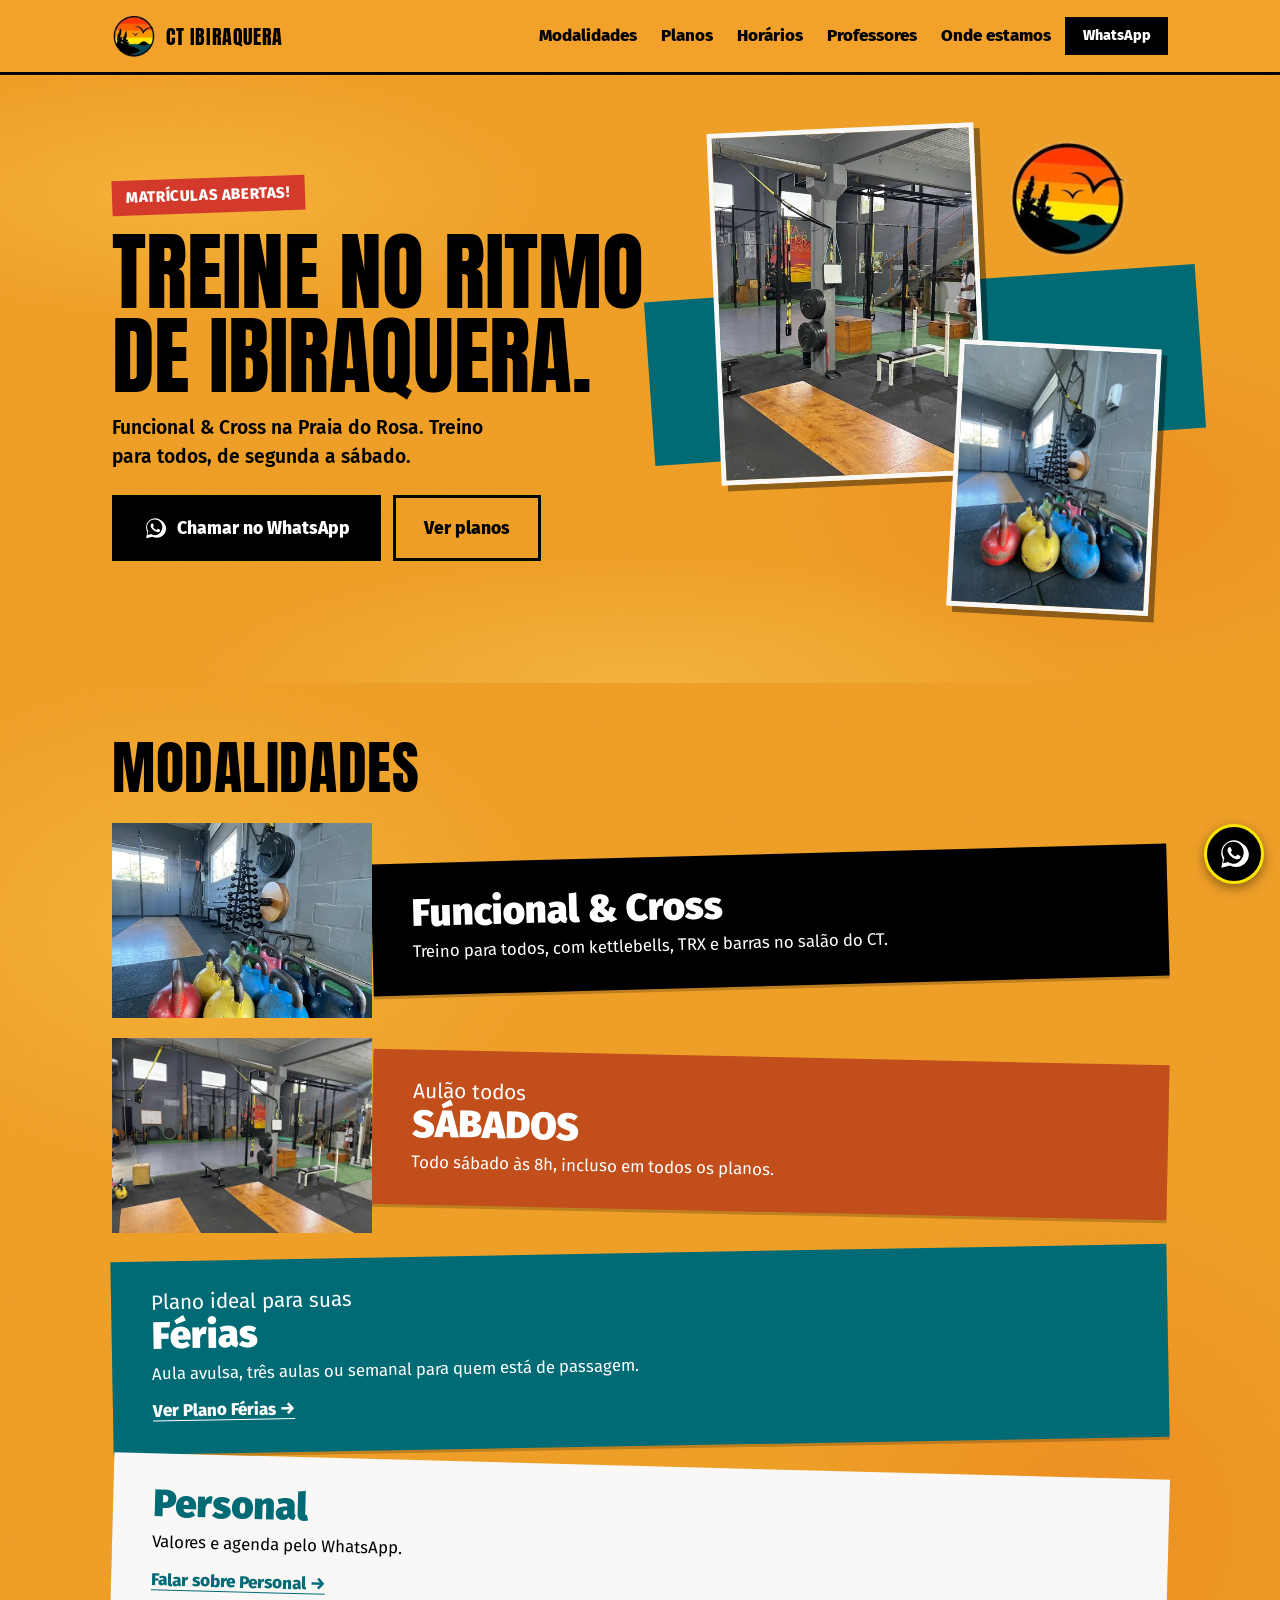
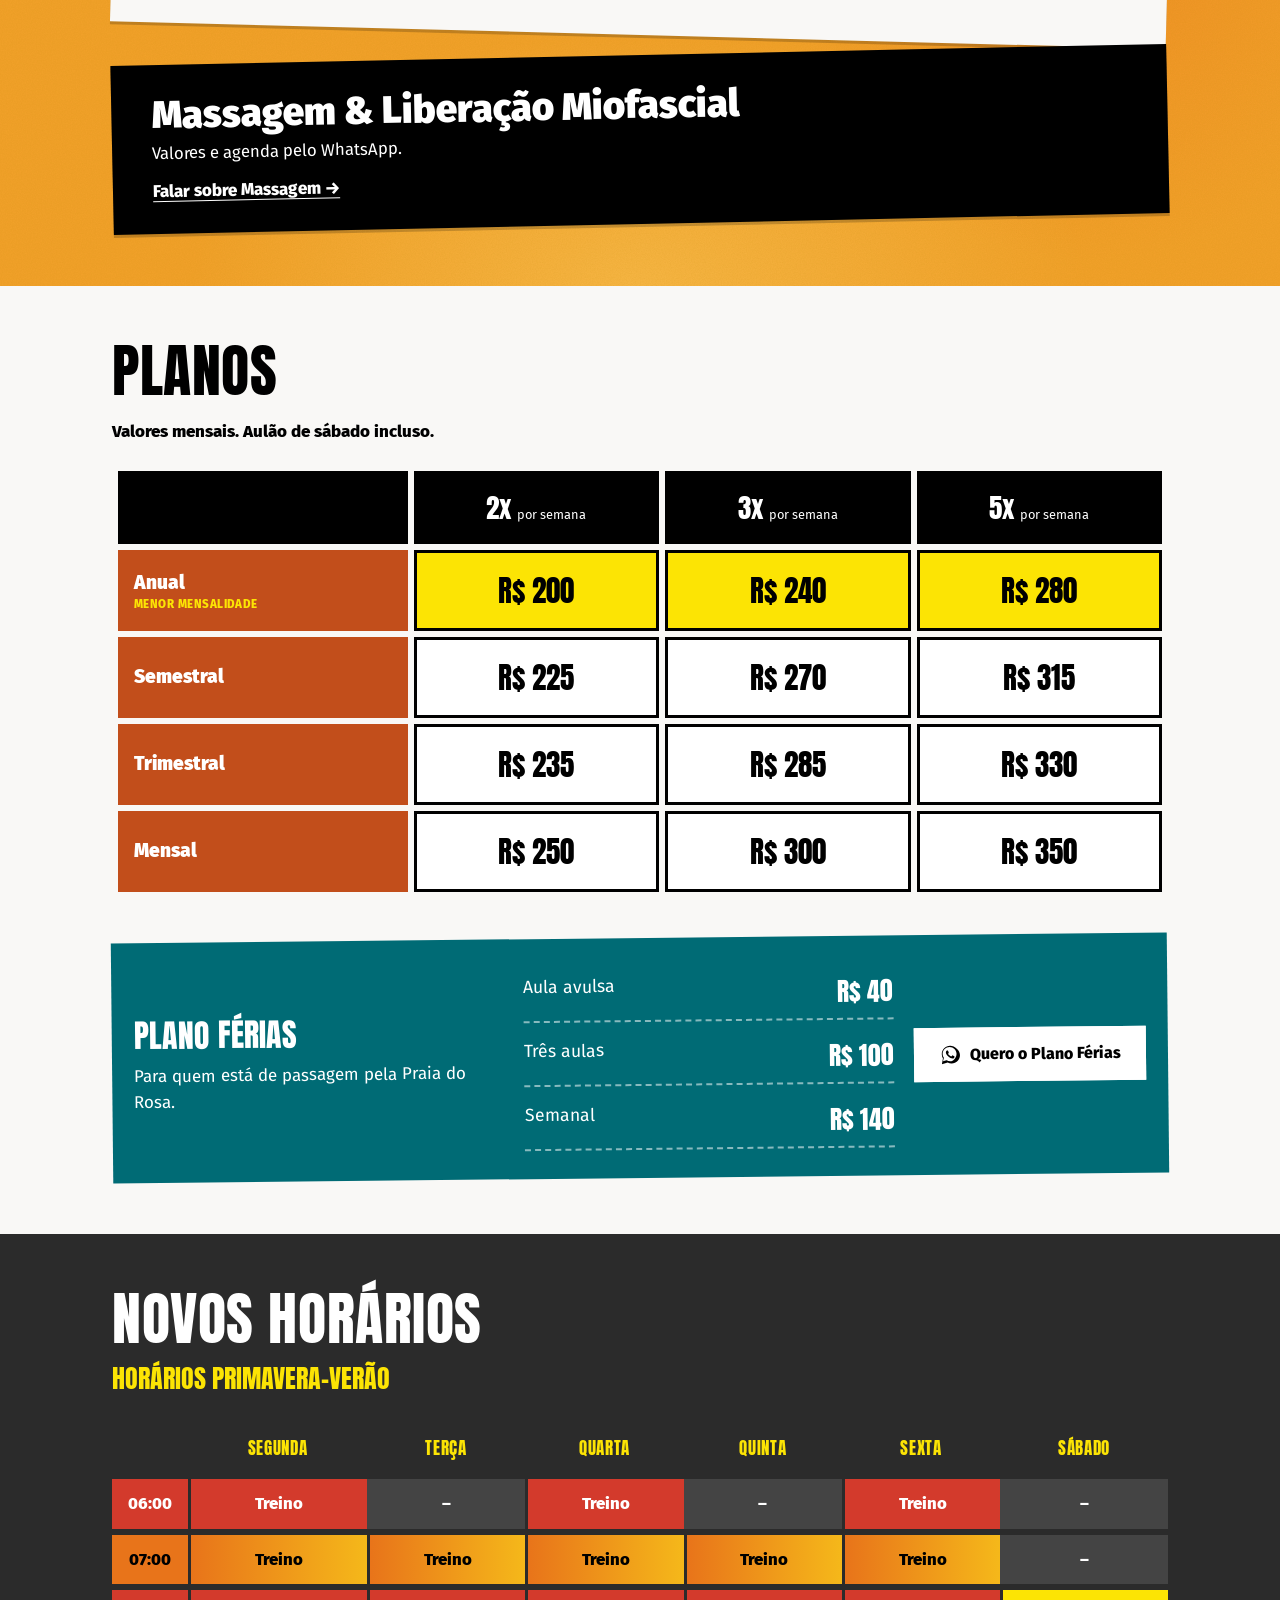
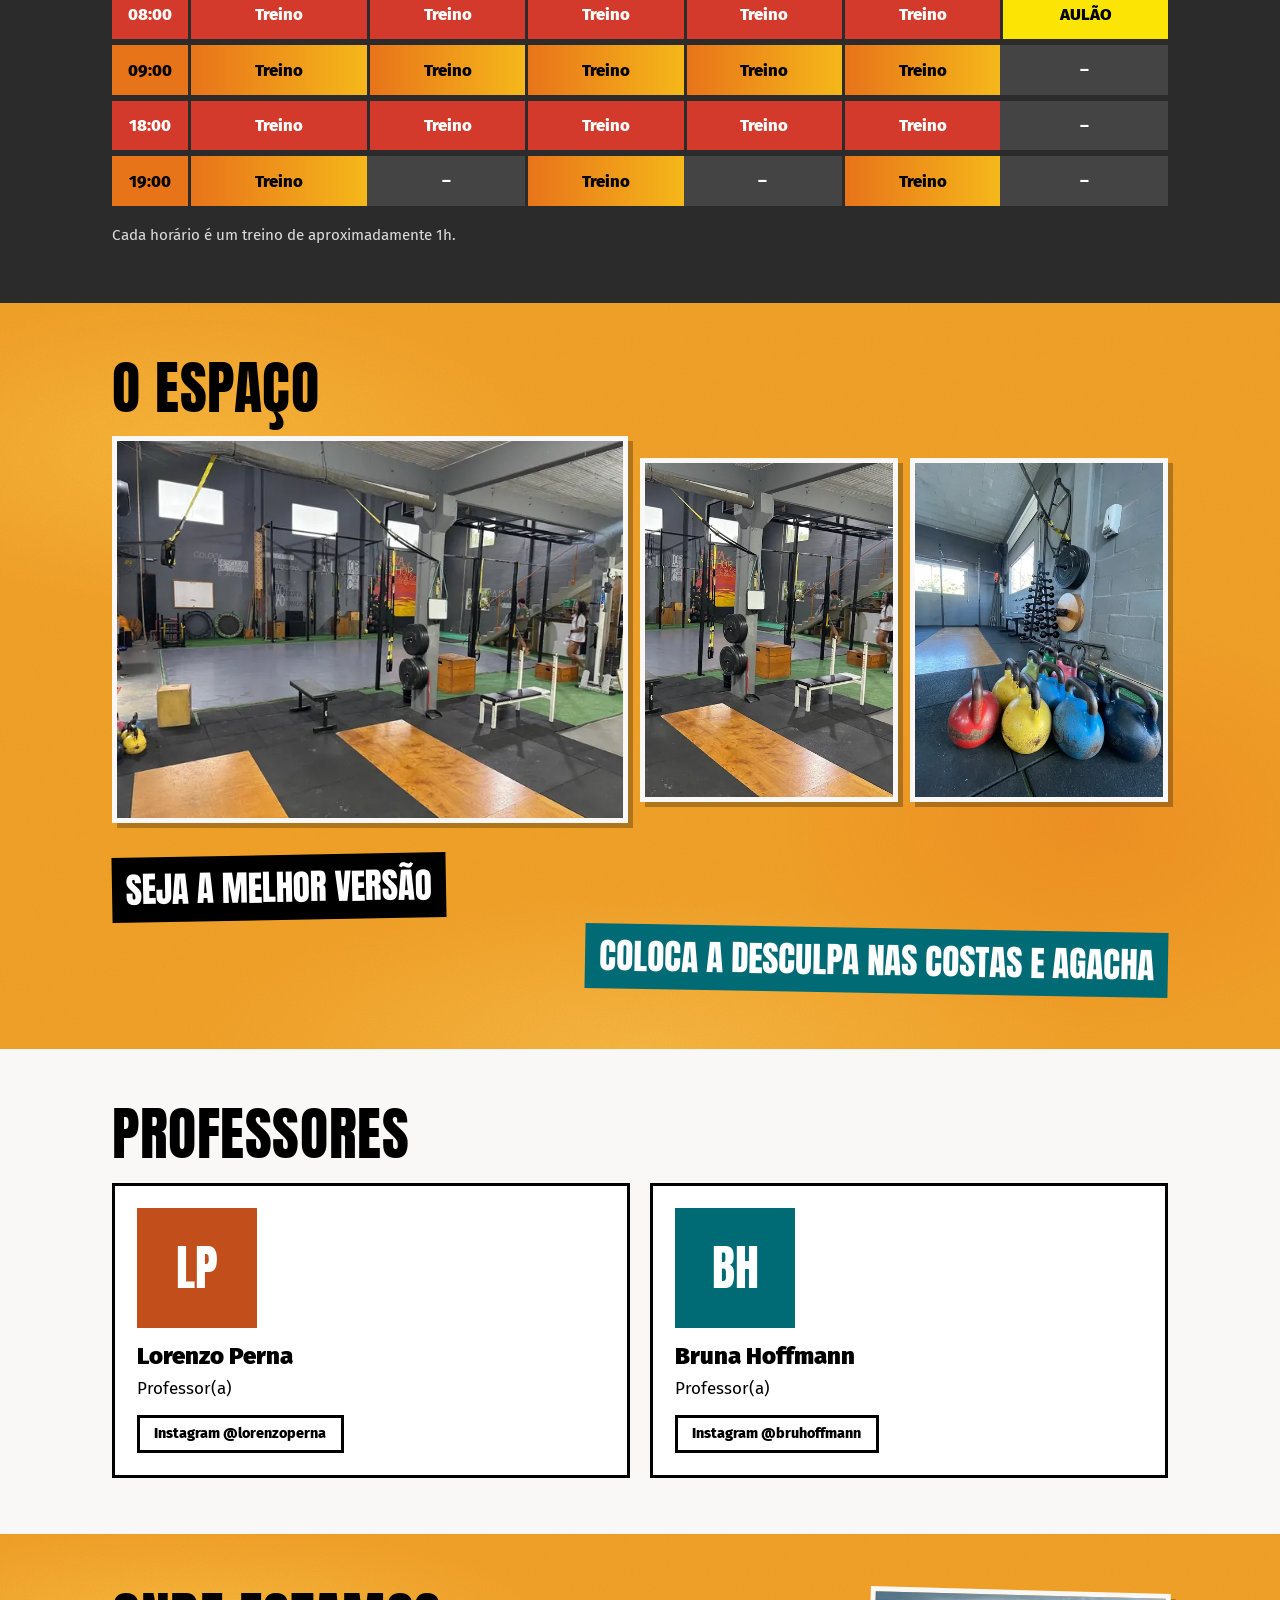
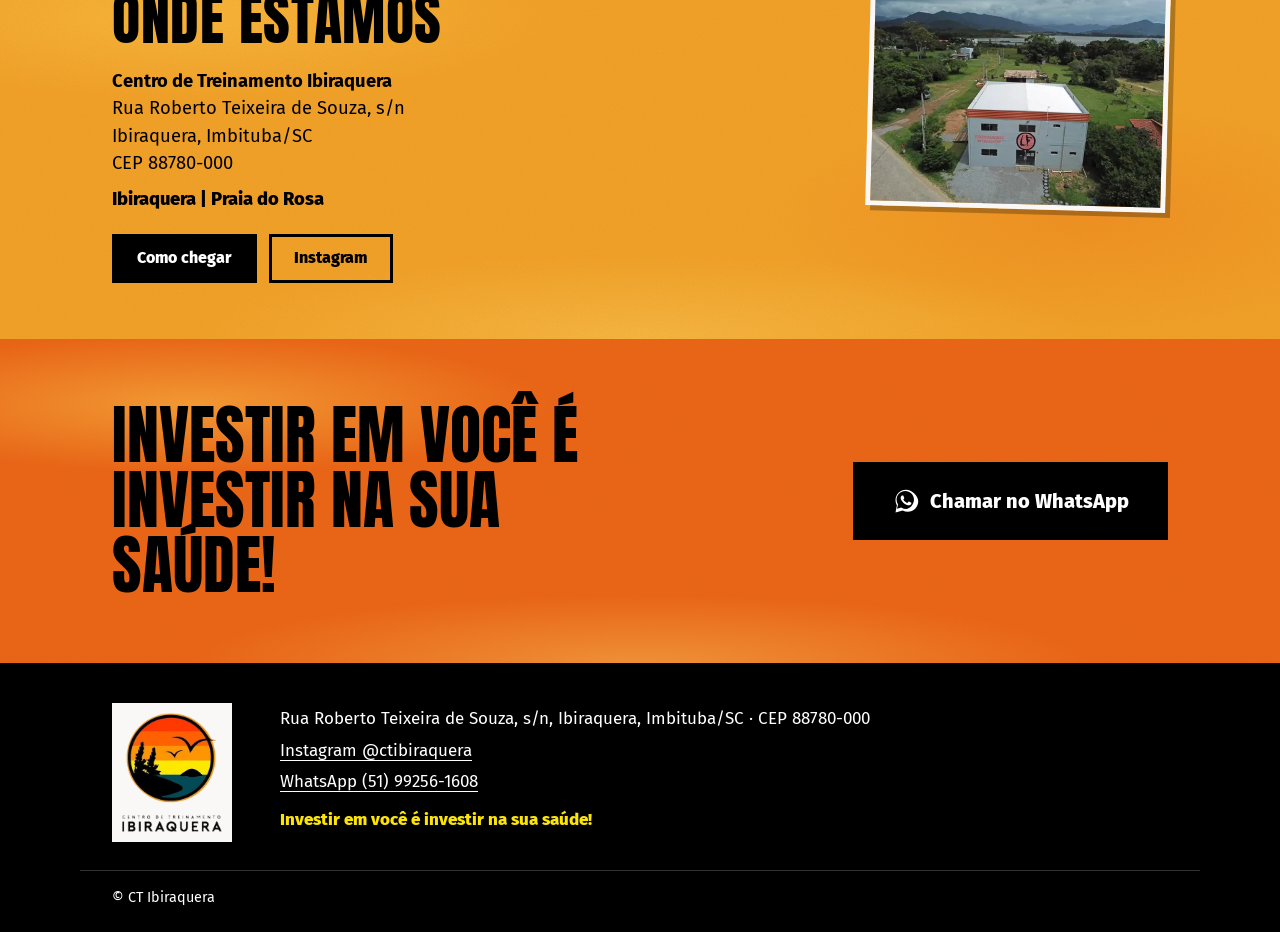
==== index.html @ 33f8cedf "Landing page one-page do CT Ibiraquera HTML/CSS/JS puro, conteúdo editável em content.js, imagens em" ====
<!doctype html>
<html lang="pt-BR">
<head>
  <meta charset="utf-8">
  <meta name="viewport" content="width=device-width, initial-scale=1">
  <title>CT Ibiraquera | Treino funcional e Cross na Praia do Rosa, Imbituba/SC</title>
  <meta name="description" content="CT Ibiraquera: treino funcional e Cross na Praia do Rosa, em Imbituba/SC. Treino para todos, de segunda a sábado, aulão aos sábados e plano férias. Chame no WhatsApp.">
  <meta name="theme-color" content="#F2A12B">
  <!-- TODO: troque SEU-DOMINIO.com.br pelo endereço final do site (og:image, twitter:image e JSON-LD) -->
  <link rel="icon" href="favicon.ico" sizes="48x48">
  <link rel="icon" type="image/png" href="assets/icon-192.png" sizes="192x192">
  <link rel="apple-touch-icon" href="assets/icon-180.png">

  <meta property="og:type" content="website">
  <meta property="og:locale" content="pt_BR">
  <meta property="og:site_name" content="CT Ibiraquera">
  <meta property="og:title" content="CT Ibiraquera | Funcional & Cross na Praia do Rosa">
  <meta property="og:description" content="Treino para todos, de segunda a sábado. Aulão aos sábados e Plano Férias. Chame no WhatsApp.">
  <meta property="og:image" content="https://SEU-DOMINIO.com.br/assets/og-image.jpg">
  <meta property="og:image:width" content="1200">
  <meta property="og:image:height" content="630">
  <meta name="twitter:card" content="summary_large_image">
  <meta name="twitter:title" content="CT Ibiraquera | Funcional & Cross na Praia do Rosa">
  <meta name="twitter:description" content="Treino para todos, de segunda a sábado. Chame no WhatsApp.">
  <meta name="twitter:image" content="https://SEU-DOMINIO.com.br/assets/og-image.jpg">

  <link rel="preconnect" href="https://fonts.googleapis.com">
  <link rel="preconnect" href="https://fonts.gstatic.com" crossorigin>
  <link href="https://fonts.googleapis.com/css2?family=Anton&family=Fira+Sans:wght@400;600;800;900&display=swap" rel="stylesheet">
  <link rel="preload" as="image" href="assets/treino-mural-480.webp" imagesrcset="assets/treino-mural-480.webp 480w, assets/treino-mural-720.webp 720w" imagesizes="(min-width: 900px) 360px, 70vw">
  <link rel="stylesheet" href="styles.css">

  <!-- Dados estruturados. Se mudar endereço/telefone/horários, atualize aqui também (veja README). -->
  <script type="application/ld+json">
  {
    "@context": "https://schema.org",
    "@type": "SportsActivityLocation",
    "name": "CT Ibiraquera - Centro de Treinamento Ibiraquera",
    "image": "https://SEU-DOMINIO.com.br/assets/og-image.jpg",
    "url": "https://SEU-DOMINIO.com.br/",
    "telephone": "+55 51 99256-1608",
    "address": {
      "@type": "PostalAddress",
      "streetAddress": "Rua Roberto Teixeira de Souza, s/n",
      "addressLocality": "Imbituba",
      "addressRegion": "SC",
      "postalCode": "88780-000",
      "addressCountry": "BR"
    },
    "hasMap": "https://maps.app.goo.gl/JQrrHKUksh9DG8rT9",
    "sameAs": ["https://www.instagram.com/ctibiraquera/"],
    "openingHoursSpecification": [
      {"@type": "OpeningHoursSpecification", "dayOfWeek": ["Monday","Wednesday","Friday"], "opens": "06:00", "closes": "20:00"},
      {"@type": "OpeningHoursSpecification", "dayOfWeek": ["Tuesday","Thursday"], "opens": "07:00", "closes": "19:00"},
      {"@type": "OpeningHoursSpecification", "dayOfWeek": "Saturday", "opens": "08:00", "closes": "09:00"}
    ]
  }
  </script>
</head>
<body>
  <a class="skip" href="#conteudo">Pular para o conteúdo</a>

  <header class="header" id="topo">
    <div class="header__in">
      <a class="brand" href="#topo" aria-label="CT Ibiraquera, início">
        <img src="assets/logo-selo-128.webp" width="44" height="44" alt="">
        <span class="brand__txt">CT Ibiraquera</span>
      </a>
      <nav class="nav" id="menu" aria-label="Principal">
        <a href="#modalidades">Modalidades</a>
        <a href="#planos">Planos</a>
        <a href="#horarios">Horários</a>
        <a href="#professores">Professores</a>
        <a href="#onde">Onde estamos</a>
        <a class="btn btn--wa btn--sm nav__wa" data-wa href="#" target="_blank" rel="noopener">WhatsApp</a>
      </nav>
      <a class="btn btn--wa btn--sm header__wa" data-wa href="#" target="_blank" rel="noopener">WhatsApp</a>
      <button class="burger" id="burger" aria-label="Abrir menu" aria-expanded="false" aria-controls="menu"><span></span><span></span><span></span></button>
    </div>
  </header>

  <main id="conteudo">
    <!-- HERO -->
    <section class="hero paper" aria-labelledby="h-hero">
      <div class="wrap hero__grid">
        <div class="hero__txt">
          <p class="stamp" id="hero-selo">Matrículas abertas!</p>
          <h1 id="h-hero">Treine no ritmo de Ibiraquera.</h1>
          <p class="hero__sub" id="hero-sub">Funcional &amp; Cross na Praia do Rosa. Treino para todos, de segunda a sábado.</p>
          <div class="hero__btns">
            <a class="btn btn--wa btn--lg" data-wa href="#" target="_blank" rel="noopener"><svg class="ico" aria-hidden="true"><use href="#i-wa"/></svg>Chamar no WhatsApp</a>
            <a class="btn btn--ghost btn--lg" href="#planos">Ver planos</a>
          </div>
        </div>
        <div class="collage" aria-hidden="false">
          <div class="collage__band"></div>
          <img class="collage__main" src="assets/treino-mural-720.webp" srcset="assets/treino-mural-480.webp 480w, assets/treino-mural-720.webp 720w" sizes="(min-width: 900px) 360px, 70vw" width="720" height="960" alt="Salão do CT Ibiraquera com o mural de pôr do sol ao fundo e a escada com corrimão laranja" fetchpriority="high">
          <img class="collage__sec" src="assets/kettlebells-480.webp" width="480" height="640" alt="Kettlebells coloridos alinhados no chão do CT Ibiraquera" loading="lazy">
          <img class="collage__logo" src="assets/logo-selo-128.webp" width="128" height="128" alt="Logo do CT Ibiraquera" loading="lazy">
        </div>
      </div>
    </section>

    <!-- MODALIDADES -->
    <section class="sec paper" id="modalidades" aria-labelledby="h-mod">
      <div class="wrap">
        <h2 class="sec__title" id="h-mod">Modalidades</h2>
        <div class="bands" id="bands"></div>
      </div>
    </section>

    <!-- PLANOS -->
    <section class="sec sec--cream" id="planos" aria-labelledby="h-planos">
      <div class="wrap">
        <h2 class="sec__title" id="h-planos">Planos</h2>
        <p class="sec__note" id="planos-nota"></p>
        <div class="seg" id="seg" role="radiogroup" aria-label="Vezes por semana"></div>
        <div class="plan-cards" id="plan-cards" aria-live="polite"></div>
        <div class="plan-table-wrap"><table class="plan-table" id="plan-table"></table></div>

        <div class="ferias" id="ferias">
          <div>
            <h3 id="ferias-titulo"></h3>
            <p id="ferias-sub"></p>
          </div>
          <ul class="ferias__list" id="ferias-list"></ul>
          <a class="btn btn--wa" id="ferias-wa" href="#" target="_blank" rel="noopener">Quero o Plano Férias</a>
        </div>
      </div>
    </section>

    <!-- HORÁRIOS -->
    <section class="sec sec--dark" id="horarios" aria-labelledby="h-hor">
      <div class="wrap">
        <h2 class="sec__title sec__title--light" id="h-hor">Novos horários</h2>
        <p class="sec__sub" id="hor-rotulo"></p>
        <div class="grid-scroll" tabindex="0" role="region" aria-label="Grade de horários, role para o lado se necessário">
          <table class="grid" id="grid"></table>
        </div>
        <p class="grid__note">Cada horário é um treino de aproximadamente 1h. <span class="hint">Deslize para o lado para ver todos os dias →</span></p>
      </div>
    </section>

    <!-- ESPAÇO -->
    <section class="sec paper" id="espaco" aria-labelledby="h-esp">
      <div class="wrap">
        <h2 class="sec__title" id="h-esp">O espaço</h2>
        <div class="gal">
          <img class="gal__a" src="assets/treino-amplo-1000.webp" srcset="assets/treino-amplo-640.webp 640w, assets/treino-amplo-1000.webp 1000w, assets/treino-amplo-1360.webp 1360w" sizes="(min-width: 900px) 640px, 92vw" width="1000" height="750" alt="Salão amplo do CT com rigs pretos, TRX, tatame e piso de grama sintética" loading="lazy">
          <img class="gal__b" src="assets/treino-mural-480.webp" width="480" height="640" alt="Mural de pôr do sol com a frase Seja a melhor versão e escada com corrimão laranja" loading="lazy">
          <img class="gal__c" src="assets/kettlebells-480.webp" width="480" height="640" alt="Kettlebells coloridos e rack de halteres no CT Ibiraquera" loading="lazy">
          <p class="gal__phrase" id="espaco-frase"></p>
        </div>
      </div>
    </section>

    <!-- PROFESSORES -->
    <section class="sec sec--cream" id="professores" aria-labelledby="h-prof">
      <div class="wrap">
        <h2 class="sec__title" id="h-prof">Professores</h2>
        <div class="profs" id="profs"></div>
      </div>
    </section>

    <!-- ONDE ESTAMOS -->
    <section class="sec paper" id="onde" aria-labelledby="h-onde">
      <div class="wrap onde">
        <div>
          <h2 class="sec__title" id="h-onde">Onde estamos</h2>
          <address id="endereco"></address>
          <div class="onde__btns">
            <a class="btn btn--dark" id="btn-maps" href="#" target="_blank" rel="noopener">Como chegar</a>
            <a class="btn btn--ghost" id="btn-ig" href="#" target="_blank" rel="noopener">Instagram</a>
          </div>
        </div>
        <!-- TODO (dono): a placa da fachada mostra "Treinamento Integrado" com um símbolo diferente da logo atual.
             Decida se mantém esta foto ou se remove/troca depois de atualizar a placa. -->
        <figure class="fachada">
          <img src="assets/fachada-480.webp" srcset="assets/fachada-480.webp 480w, assets/fachada-750.webp 750w" sizes="(min-width: 900px) 360px, 90vw" width="750" height="540" alt="Vista aérea da fachada do CT: prédio cinza com faixa laranja, lagoa e morros ao fundo" loading="lazy">
        </figure>
      </div>
    </section>

    <!-- CTA FINAL -->
    <section class="cta paper paper--coral" aria-labelledby="h-cta">
      <div class="wrap cta__in">
        <h2 id="h-cta">Investir em você é investir na sua saúde!</h2>
        <a class="btn btn--wa btn--xl" data-wa href="#" target="_blank" rel="noopener"><svg class="ico" aria-hidden="true"><use href="#i-wa"/></svg>Chamar no WhatsApp</a>
      </div>
    </section>
  </main>

  <footer class="footer">
    <div class="wrap footer__in">
      <img src="assets/logo.webp" width="278" height="331" alt="Logo CT Ibiraquera, Centro de Treinamento" class="footer__logo" loading="lazy">
      <div class="footer__info" id="footer-info"></div>
    </div>
    <p class="footer__copy">© CT Ibiraquera</p>
  </footer>

  <a class="fab" data-wa href="#" target="_blank" rel="noopener" aria-label="Chamar no WhatsApp"><svg class="ico" aria-hidden="true"><use href="#i-wa"/></svg></a>

  <svg width="0" height="0" style="position:absolute" aria-hidden="true" focusable="false">
    <symbol id="i-wa" viewBox="0 0 32 32"><path fill="currentColor" d="M16.04 3C9.4 3 4 8.36 4 14.97c0 2.1.55 4.15 1.6 5.96L4 29l8.28-2.16a12.1 12.1 0 0 0 5.76 1.46C24.68 28.3 30 22.94 30 16.33 30 9.72 22.68 3 16.04 3Zm0 22.1c-1.8 0-3.56-.48-5.1-1.4l-.36-.22-4.9 1.28 1.3-4.76-.24-.38a9.9 9.9 0 0 1-1.5-5.25c0-5.45 4.5-9.88 10-9.88 5.4 0 9.88 4.43 9.88 9.88 0 5.46-4.5 10.73-9.08 10.73Zm5.5-7.44c-.3-.15-1.78-.88-2.05-.98-.28-.1-.48-.15-.68.15-.2.3-.78.98-.95 1.18-.18.2-.35.22-.65.08-.3-.15-1.27-.47-2.42-1.5a9 9 0 0 1-1.68-2.08c-.18-.3 0-.46.13-.6.13-.14.3-.35.45-.52.15-.18.2-.3.3-.5.1-.2.05-.38-.03-.53-.07-.15-.68-1.64-.93-2.25-.25-.58-.5-.5-.68-.5h-.58c-.2 0-.53.08-.8.38-.28.3-1.06 1.04-1.06 2.53s1.08 2.94 1.23 3.14c.15.2 2.13 3.25 5.15 4.56.72.3 1.28.5 1.72.64.72.23 1.38.2 1.9.12.58-.09 1.78-.73 2.03-1.43.25-.7.25-1.3.18-1.43-.08-.13-.28-.2-.58-.35Z"/></symbol>
  </svg>

  <script src="content.js"></script>
  <script src="main.js"></script>
</body>
</html>
---- styles.css ----
:root{
  --mostarda:#F2A12B; --coral:#EB6119; --coral-d:#C24E1B; --laranja:#F36825; --amarelo:#FCE404;
  --petroleo:#006B75; --preto:#000; --cinza:#2B2B2B; --creme:#F9F8F6; --vermelho:#D33A2C;
  --display:"Anton","Fira Sans",Impact,sans-serif; --sans:"Fira Sans",system-ui,-apple-system,"Segoe UI",sans-serif;
  --gut:20px; --max:1120px;
}
*{box-sizing:border-box}
html{scroll-behavior:smooth;scroll-padding-top:72px}
body{margin:0;font-family:var(--sans);font-size:17px;line-height:1.5;color:var(--preto);background:var(--mostarda);overflow-x:hidden}
img{max-width:100%;height:auto;display:block}
a{color:inherit}
:focus-visible{outline:3px solid var(--preto);outline-offset:3px;box-shadow:0 0 0 6px #fff}
.sr-only{position:absolute;width:1px;height:1px;overflow:hidden;clip:rect(0 0 0 0);white-space:nowrap}
.skip{position:absolute;left:-999px;top:8px;background:#000;color:#fff;padding:10px 14px;z-index:100}
.skip:focus{left:8px}
.wrap{max-width:var(--max);margin:0 auto;padding:0 var(--gut)}

/* papel / aquarela em CSS */
.paper{
  background-color:var(--mostarda);
  background-image:
    url("data:image/svg+xml,%3Csvg xmlns='http://www.w3.org/2000/svg' width='240' height='240'%3E%3Cfilter id='n'%3E%3CfeTurbulence type='fractalNoise' baseFrequency='.8' numOctaves='2' stitchTiles='stitch'/%3E%3CfeColorMatrix values='0 0 0 0 .55 0 0 0 0 .25 0 0 0 0 0 0 0 0 .18 0'/%3E%3C/filter%3E%3Crect width='100%25' height='100%25' filter='url(%23n)'/%3E%3C/svg%3E"),
    radial-gradient(ellipse 40% 30% at 15% 20%,rgba(255,200,80,.55),transparent 70%),
    radial-gradient(ellipse 35% 40% at 85% 70%,rgba(235,97,25,.28),transparent 70%),
    radial-gradient(ellipse 50% 30% at 50% 100%,rgba(255,215,110,.4),transparent 70%);
}
.paper--coral{background-color:var(--coral)}

/* botões */
.btn{display:inline-flex;align-items:center;justify-content:center;gap:.5em;padding:.8em 1.4em;font:800 1rem/1.1 var(--sans);text-decoration:none;border:3px solid #000;background:#fff;color:#000;cursor:pointer;transition:transform .15s,box-shadow .15s;border-radius:0}
.btn:hover{transform:translate(-2px,-2px);box-shadow:4px 4px 0 #000}
.btn--wa{background:#000;color:#fff}
.btn--wa:hover{box-shadow:4px 4px 0 var(--amarelo)}
.btn--dark{background:#000;color:#fff}
.btn--ghost{background:transparent}
.btn--sm{padding:.55em 1em;font-size:.9rem}
.btn--lg{padding:1em 1.6em;font-size:1.1rem}
.btn--xl{padding:1.1em 1.8em;font-size:1.25rem;width:100%;max-width:420px}
.ico{width:1.4em;height:1.4em;flex:none}

/* header */
.header{position:fixed;inset:0 0 auto;z-index:50;background:var(--mostarda);border-bottom:3px solid #000}
.header__in{max-width:var(--max);margin:0 auto;padding:8px var(--gut);display:flex;align-items:center;gap:12px;height:64px}
.brand{display:flex;align-items:center;gap:10px;text-decoration:none;font:400 1.25rem var(--display);letter-spacing:.03em;text-transform:uppercase;margin-right:auto;white-space:nowrap}
.brand img{width:44px;height:44px}
.nav{display:none}
.nav a:not(.btn){text-decoration:none;font-weight:800;padding:8px 10px}
.nav a:not(.btn):hover{text-decoration:underline;text-underline-offset:4px}
.burger{width:44px;height:44px;border:3px solid #000;background:#fff;display:flex;flex-direction:column;justify-content:center;gap:5px;padding:0 9px;cursor:pointer}
.burger span{height:3px;background:#000;display:block}
.nav.open{display:flex;flex-direction:column;position:absolute;top:64px;left:0;right:0;background:var(--creme);border-bottom:3px solid #000;padding:12px var(--gut) 20px}
.nav.open a:not(.btn){padding:14px 4px;font-size:1.15rem;border-bottom:1px solid #0002}
.nav.open .nav__wa{display:none}

main{padding-top:64px}
.sec{padding:56px 0}
.sec--cream{background:var(--creme)}
.sec--dark{background:var(--cinza);color:#fff}
.sec__title{font:400 clamp(2.2rem,8vw,3.6rem)/1 var(--display);text-transform:uppercase;margin:0 0 20px;letter-spacing:.01em}
.sec__title--light{color:#fff}
.sec__note{font-weight:800;margin:0 0 20px}
.sec__sub{color:var(--amarelo);font:400 1.6rem var(--display);text-transform:uppercase;margin:-8px 0 20px}

/* hero */
.hero{padding:36px 0 56px;overflow:hidden}
.hero__grid{display:grid;gap:36px}
.stamp{display:inline-block;background:var(--vermelho);color:#fff;font-weight:800;padding:6px 14px;transform:rotate(-2deg);margin:0 0 16px;text-transform:uppercase;letter-spacing:.04em;font-size:.95rem}
.hero h1{font:400 clamp(2.8rem,13vw,5.4rem)/.98 var(--display);text-transform:uppercase;margin:0 0 16px}
.hero__sub{font-size:1.2rem;font-weight:600;max-width:34ch;margin:0 0 24px}
.hero__btns{display:flex;flex-direction:column;gap:12px}
.collage{position:relative;aspect-ratio:1/1.05;max-width:460px;width:100%;margin:0 auto}
.collage__band{position:absolute;left:-10%;right:-10%;top:32%;height:34%;background:var(--petroleo);transform:rotate(-4deg)}
.collage__main{position:absolute;left:4%;top:0;width:58%;transform:rotate(-2.5deg);border:5px solid var(--creme);box-shadow:6px 6px 0 #0006}
.collage__sec{position:absolute;right:0;bottom:0;width:44%;transform:rotate(3deg);border:5px solid var(--creme);box-shadow:6px 6px 0 #0006}
.collage__logo{position:absolute;right:6%;top:2%;width:26%;transform:rotate(4deg)}

/* faixas */
.bands{display:flex;flex-direction:column;gap:20px;padding:6px 0}
.band-row{display:grid;gap:0}
.band-row--foto .band__foto{width:70%;aspect-ratio:4/3;object-fit:cover;border:0;margin-bottom:-14px;position:relative;z-index:1}
.band-row--foto:nth-child(even) .band__foto{margin-left:auto}
.band{padding:26px 22px;transform:rotate(var(--tilt));box-shadow:0 3px 0 #0003}
.band__title{margin:0 0 6px;font:400 1.25rem/1.15 var(--sans)}
.band__title strong{display:block;font:900 clamp(1.7rem,7vw,2.4rem)/1.05 var(--sans)}
.band__title .band__reg{font-weight:400;font-size:1.3rem}
.band__txt{margin:0;font-size:1.05rem}
.band__link{display:inline-block;margin-top:12px;font-weight:800;text-underline-offset:4px}
.band--preto{background:#000;color:#fff}
.band--coral{background:var(--coral-d);color:#fff}
.band--petroleo{background:var(--petroleo);color:#fff}
.band--creme{background:var(--creme);color:var(--petroleo)}
.band--creme .band__txt{color:#000}
.band__link:focus-visible{outline-color:#fff;box-shadow:none}
.band--creme .band__link:focus-visible{outline-color:#000}

/* planos */
.seg{display:flex;border:3px solid #000;margin:0 0 20px;max-width:420px}
.seg__btn{flex:1;font:400 1.8rem var(--display);padding:10px 0;background:#fff;border:0;border-right:3px solid #000;cursor:pointer}
.seg__btn:last-child{border-right:0}
.seg__btn[aria-checked=true]{background:#000;color:var(--amarelo)}
.plan-cards{display:grid;gap:14px}
.pcard{position:relative;padding:18px 20px;border:3px solid #000;background:#fff;display:grid;grid-template-columns:1fr auto;align-items:center}
.pcard h3{margin:0;font:900 1.4rem var(--sans)}
.pcard__price{margin:0;text-align:right}
.pcard__price strong{font:400 2.2rem var(--display)}
.pcard__price span{font-weight:600}
.pcard__freq{margin:0;grid-column:1/-1;font-size:.95rem}
.pcard--best{background:var(--amarelo);margin-top:12px}
.pcard__tag{position:absolute;top:-14px;left:12px;background:#000;color:#fff;font-weight:800;font-size:.8rem;padding:3px 10px;text-transform:uppercase;letter-spacing:.04em}
.plan-table-wrap{display:none}
.plan-table{border-collapse:separate;border-spacing:6px;width:100%}
.plan-table th,.plan-table td{padding:16px;text-align:center}
.plan-table thead th{background:#000;color:#fff;font:400 1.7rem var(--display)}
.plan-table thead th small{font:400 .8rem var(--sans)}
.plan-table tbody th{text-align:left;font-weight:900;font-size:1.2rem;background:var(--coral-d);color:#fff}
.plan-table td{background:#fff;border:3px solid #000;font:400 1.8rem var(--display)}
.plan-table tr.is-best td{background:var(--amarelo)}
.plan-table em{display:block;font:800 .72rem var(--sans);font-style:normal;text-transform:uppercase;letter-spacing:.04em;color:var(--amarelo)}
.ferias{margin-top:40px;background:var(--petroleo);color:#fff;padding:28px 22px;display:grid;gap:20px;transform:rotate(-.6deg)}
.ferias h3{margin:0;font:400 2rem var(--display);text-transform:uppercase}
.ferias p{margin:4px 0 0}
.ferias__list{list-style:none;margin:0;padding:0;display:grid;gap:8px}
.ferias__list li{display:flex;justify-content:space-between;gap:12px;border-bottom:2px dashed #fff8;padding:8px 0;font-size:1.1rem}
.ferias__list strong{font:400 1.6rem var(--display)}
.ferias .btn{background:#fff;color:#000;border-color:#fff}
.ferias .btn:hover{box-shadow:4px 4px 0 var(--amarelo)}
.ferias :focus-visible{outline-color:#fff;box-shadow:none}

/* horários */
.grid-scroll{position:relative;overflow-x:auto;-webkit-overflow-scrolling:touch;margin:0 calc(var(--gut) * -1);padding:0 var(--gut) 8px}
.grid{border-collapse:separate;border-spacing:0 6px;min-width:640px;width:100%;text-align:center}
.grid th,.grid td{padding:12px 8px;font-weight:800}
.grid thead th{color:var(--amarelo);font:400 1.05rem var(--display);text-transform:uppercase;letter-spacing:.04em;background:var(--cinza)}
.grid tbody th{background:var(--vermelho);color:#fff;width:76px}
.grid td.on{background:#E8741A;color:#000;border-left:3px solid var(--cinza)}
.grid tr.r0 td.on{background:var(--vermelho);color:#fff}
.grid tr.r1 th{background:#E8741A;color:#000}
.grid tr.r1 td.on{background:linear-gradient(90deg,#E8741A,#F5B81A);color:#000}
.grid td.off{background:#444;color:#fff}
.grid td.special{background:var(--amarelo)!important;color:#000!important;font-size:1.05rem}
.grid__note{margin:12px 0 0;font-size:.95rem;color:#ddd}
.grid-scroll:focus-visible{outline-color:#fff;box-shadow:none}

/* espaço */
.gal{display:grid;grid-template-columns:1fr 1fr;gap:12px}
.gal img{border:5px solid var(--creme);box-shadow:5px 5px 0 #0004;object-fit:cover}
.gal__a{grid-column:1/-1;transform:rotate(-1deg);aspect-ratio:4/3}
.gal__b{transform:rotate(1.5deg);aspect-ratio:3/4}
.gal__c{transform:rotate(-1.5deg);aspect-ratio:3/4}
.gal__phrase{grid-column:1/-1;margin:20px 0 0;display:flex;flex-direction:column;gap:8px}
.gal__phrase span{align-self:flex-start;background:#000;color:#fff;font:400 clamp(1.4rem,6vw,2.2rem) var(--display);text-transform:uppercase;padding:6px 14px;transform:rotate(-1deg)}
.gal__phrase span:nth-child(2){align-self:flex-end;background:var(--petroleo);transform:rotate(1deg)}

/* professores */
.profs{display:grid;gap:20px}
.prof{background:#fff;border:3px solid #000;padding:22px;display:flex;flex-direction:column;align-items:flex-start;gap:6px}
.prof__pic{width:120px;height:120px;margin-bottom:8px;overflow:hidden}
.prof__pic img{width:100%;height:100%;object-fit:cover}
.prof__pic--ph{background:var(--coral-d);color:#fff;display:grid;place-items:center;font:400 3rem var(--display)}
.prof:nth-child(even) .prof__pic--ph{background:var(--petroleo)}
.prof h3{margin:0;font:900 1.5rem var(--sans)}
.prof__role{margin:0 0 8px}
.prof__bio{margin:0 0 8px}

/* onde */
.onde{display:grid;gap:28px;align-items:start}
address{font-style:normal;font-size:1.15rem;margin-bottom:20px}
address .ref{display:inline-block;margin-top:8px;font-weight:800}
.onde__btns{display:flex;flex-wrap:wrap;gap:12px}
.fachada{margin:0;max-width:300px;transform:rotate(1.5deg)}
.fachada img{border:5px solid var(--creme);box-shadow:5px 5px 0 #0004}

/* CTA */
.cta{padding:64px 0}
.cta__in{display:flex;flex-direction:column;gap:24px;align-items:flex-start}
.cta h2{margin:0;font:400 clamp(2.2rem,9vw,4rem)/1.02 var(--display);text-transform:uppercase;color:#000;max-width:16ch}

/* footer */
.footer{background:#000;color:#fff;padding:40px 0 24px}
.footer__in{display:flex;flex-direction:column;gap:24px;align-items:flex-start}
.footer__logo{width:120px;height:auto;background:var(--creme);padding:10px}
.footer__info p{margin:0 0 6px}
.footer__info a{text-underline-offset:4px}
.footer .lema{margin-top:12px;color:var(--amarelo);font-weight:800}
.footer__copy{max-width:var(--max);margin:28px auto 0;padding:16px var(--gut) 0;border-top:1px solid #fff3;font-size:.9rem}
.footer :focus-visible{outline-color:#fff;box-shadow:none}

/* flutuante */
.fab{position:fixed;right:16px;bottom:16px;z-index:60;width:60px;height:60px;border-radius:50%;background:#000;color:#fff;display:grid;place-items:center;border:3px solid var(--amarelo);box-shadow:0 4px 12px #0006;transition:transform .15s}
.fab:hover{transform:scale(1.08)}
.fab .ico{width:34px;height:34px}
.fab:focus-visible{outline-color:#fff}

/* entrada suave */
.rv{opacity:0;transform:translateY(16px) rotate(var(--tilt,0deg));transition:opacity .5s,transform .5s}
.rv.in{opacity:1;transform:rotate(var(--tilt,0deg))}
.gal img.rv{transform:translateY(16px)}
.gal img.rv.in{transform:none}
@media (prefers-reduced-motion:reduce){html{scroll-behavior:auto}*{transition:none!important;animation:none!important}}

/* ≥ 720 */
@media (min-width:720px){
  .hero__btns{flex-direction:row}
  .band-row--foto{grid-template-columns:260px 1fr;align-items:center;gap:0}
  .band-row--foto .band__foto{width:100%;margin:0 -16px 0 0;aspect-ratio:4/3}
  .band-row--foto:nth-child(even) .band__foto{margin-left:0}
  .band{padding:30px 40px}
  .plan-cards{grid-template-columns:repeat(2,1fr)}
  .profs{grid-template-columns:repeat(2,1fr)}
  .gal{grid-template-columns:2fr 1fr 1fr;align-items:center}
  .gal__a{grid-column:auto}
  .onde{grid-template-columns:1fr auto}
  .ferias{grid-template-columns:1fr 1fr auto;align-items:center}
}
/* ≥ 900 */
@media (min-width:900px){
  :root{--gut:32px}
  .burger{display:none}
  .nav{display:flex;align-items:center;gap:4px}
  .header__wa{display:none}
  .header__in{height:72px}
  main{padding-top:72px}
  .hero__grid{grid-template-columns:1.1fr 1fr;align-items:center}
  .hero{padding:56px 0 72px}
  .seg,.plan-cards{display:none}
  .plan-table-wrap{display:block}
  .grid-scroll{margin:0;padding:0}
  .grid{min-width:0}
  .grid td.on,.grid th{font-size:1.05rem}
  .cta__in{flex-direction:row;align-items:center;justify-content:space-between}
  .btn--xl{width:auto}
  .footer__in{flex-direction:row;align-items:center;gap:48px}
}
.hint{display:block;color:var(--amarelo);font-weight:800}@media (min-width:900px){.hint{display:none}}
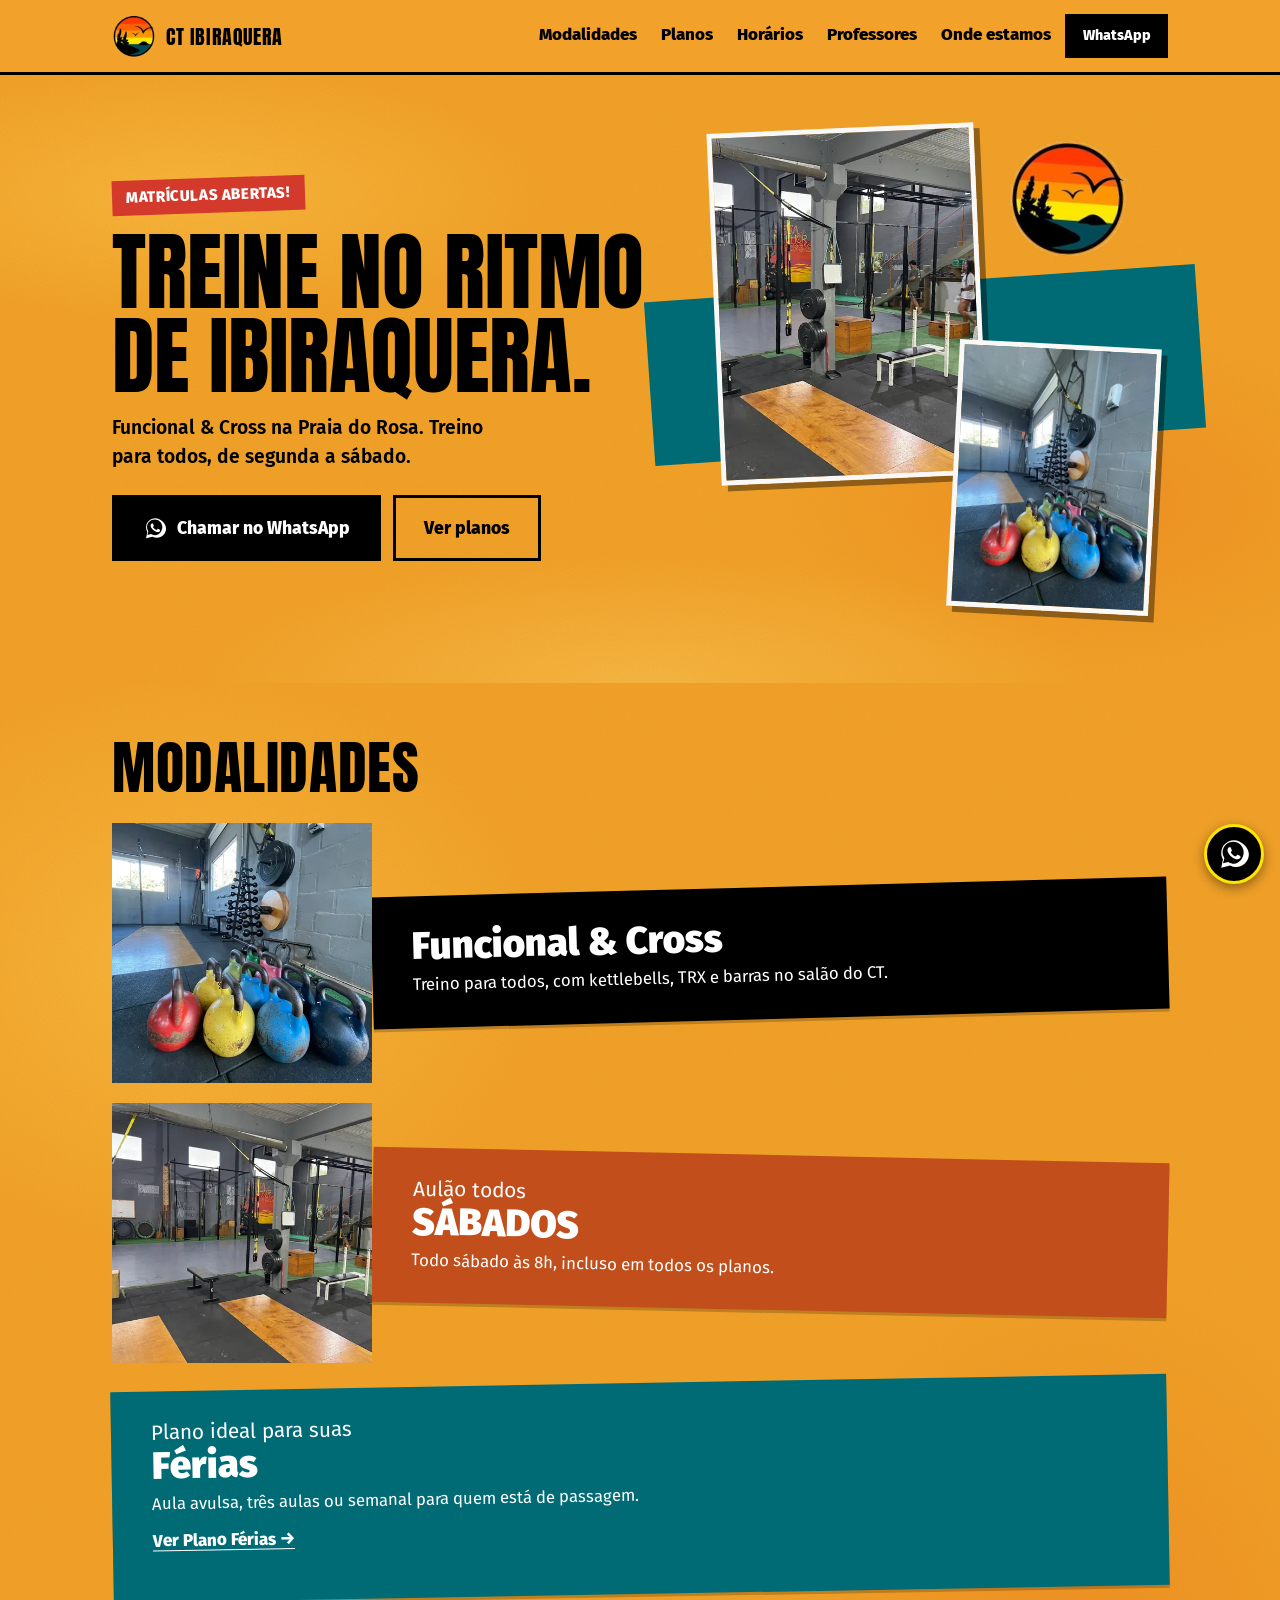
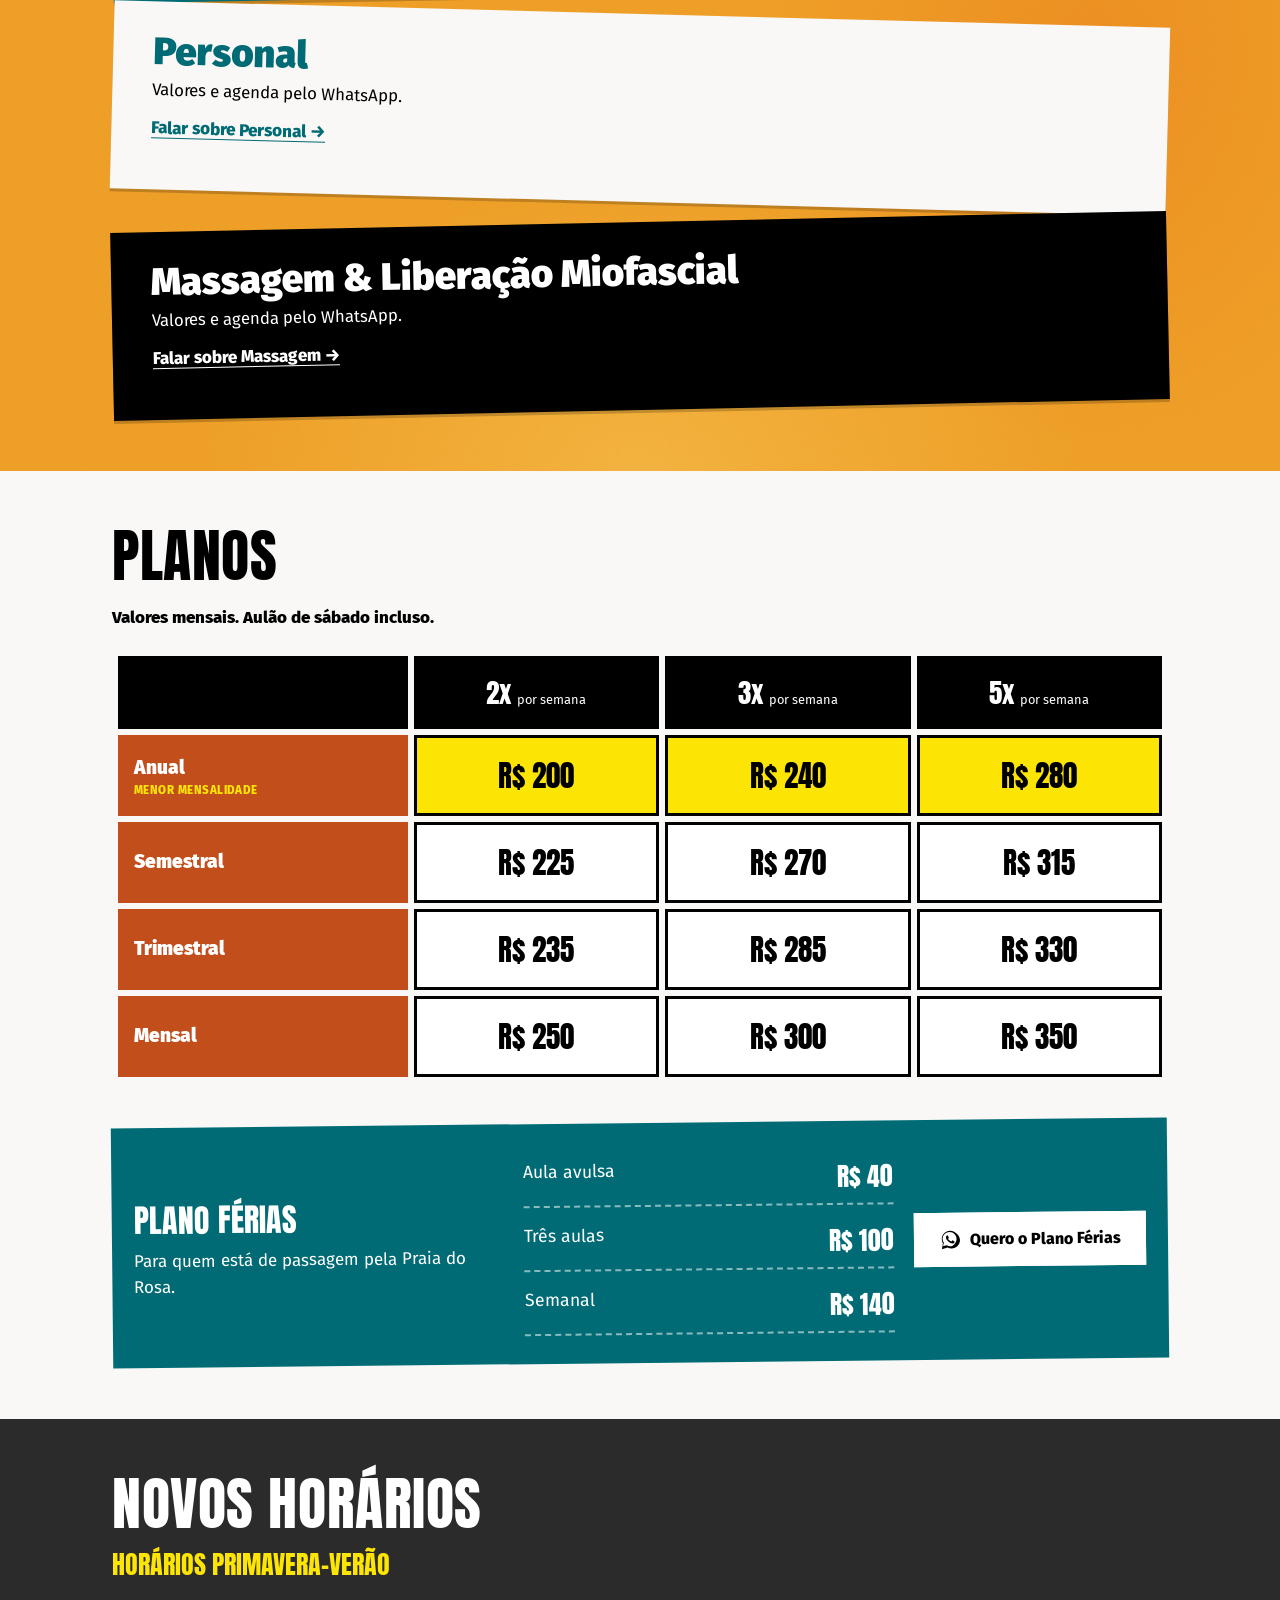
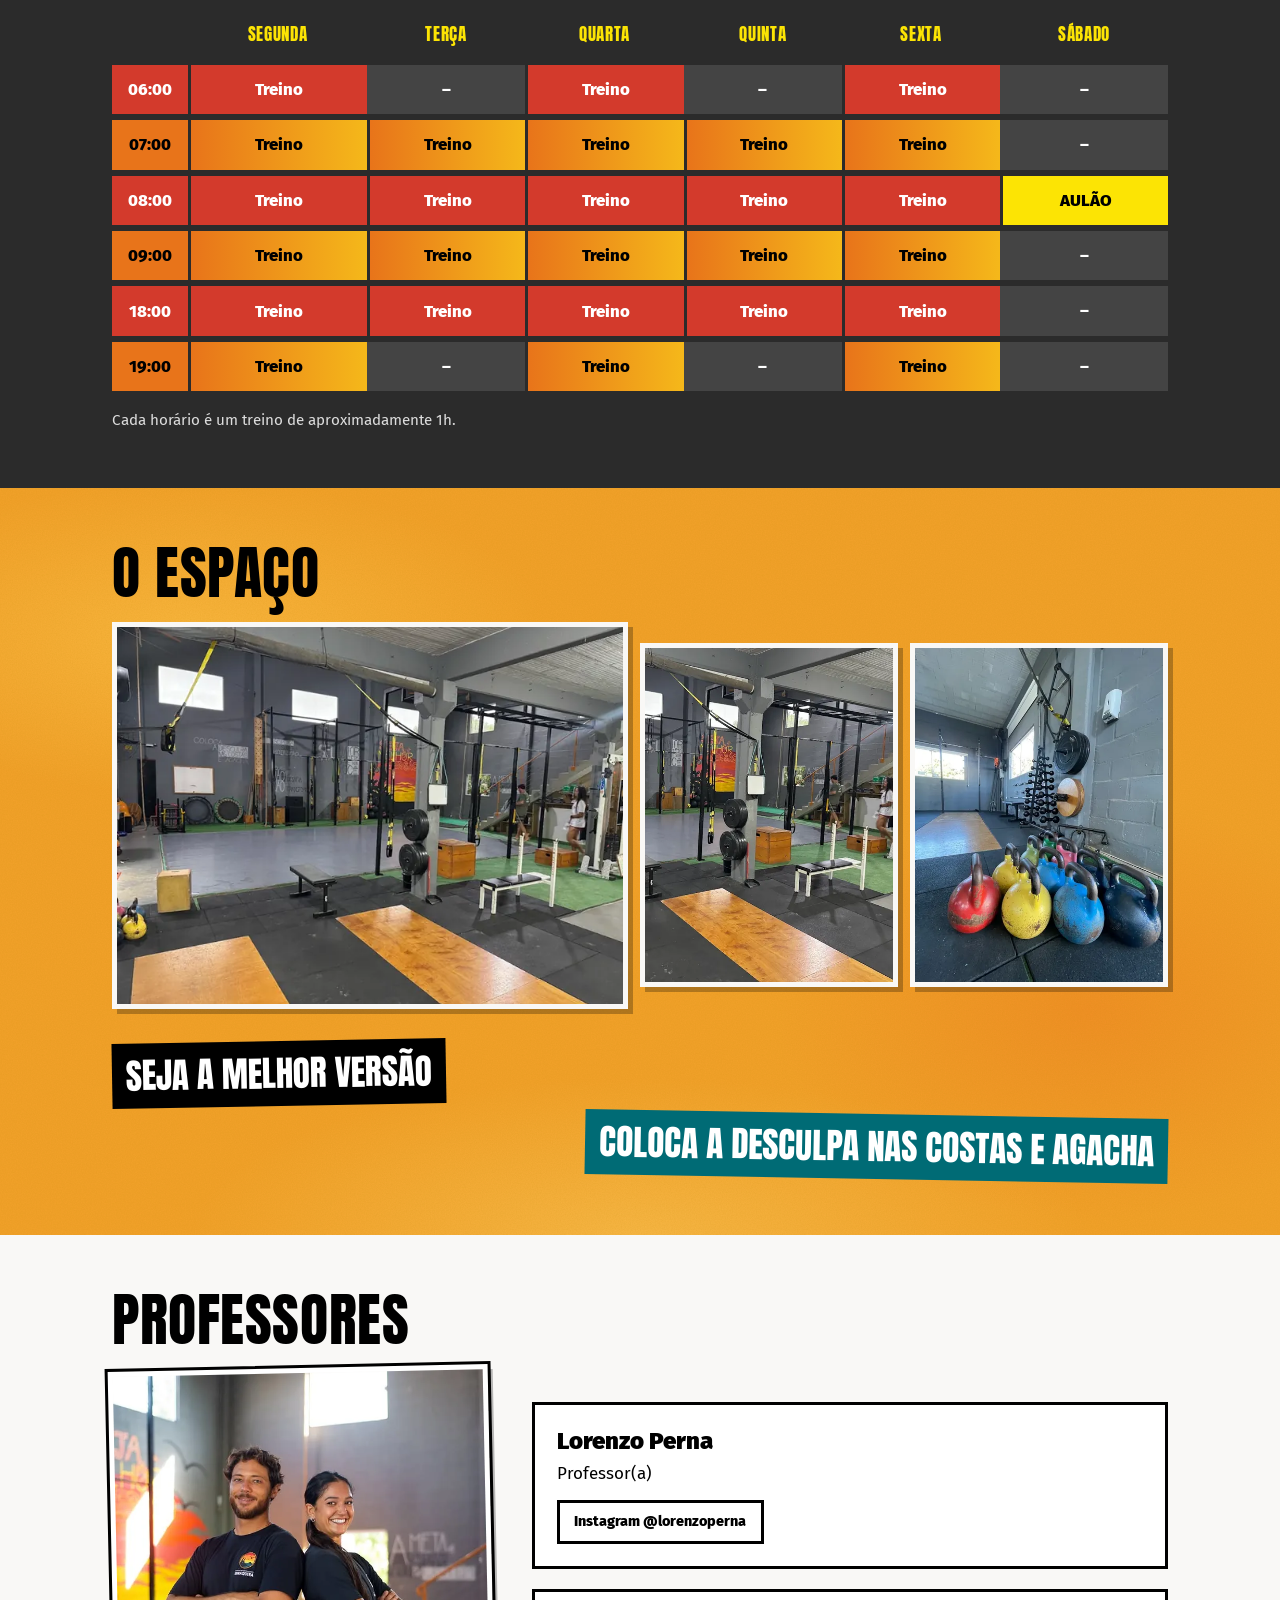
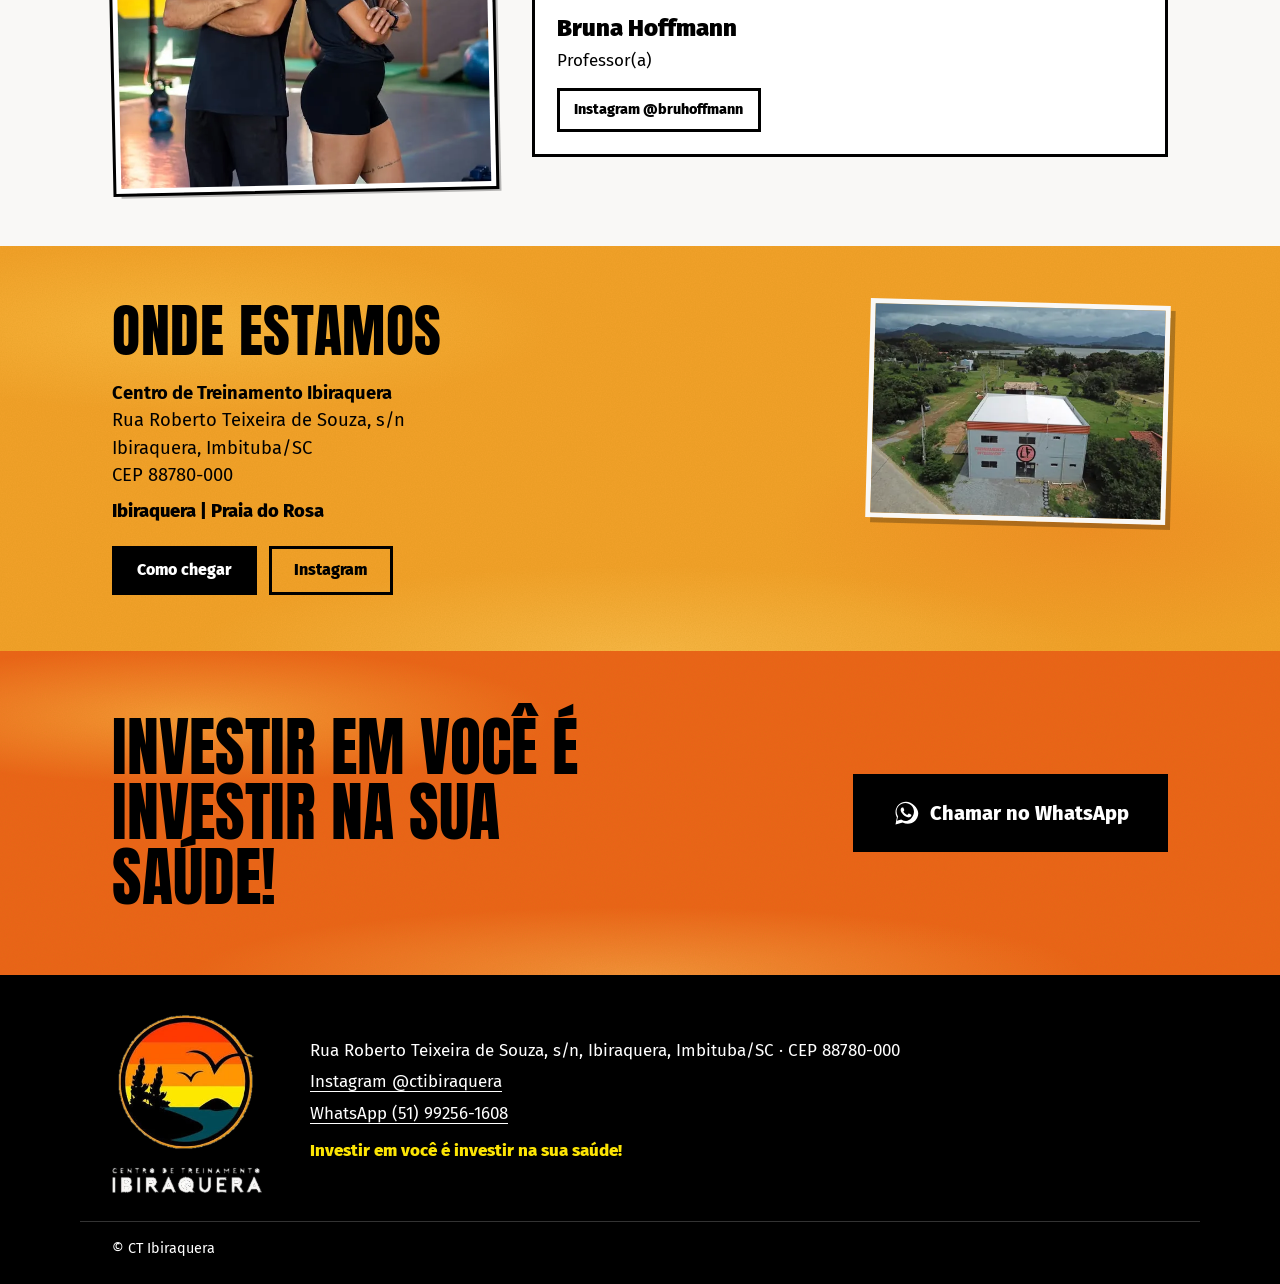
==== commit c6e64ce6: "Ajustes: responsivo tablet, foto kettlebells nítida, logo transparente no rodapé, foto dos professor" ====
--- a/index.html
+++ b/index.html
@@ -158,7 +158,8 @@
     <section class="sec sec--cream" id="professores" aria-labelledby="h-prof">
       <div class="wrap">
         <h2 class="sec__title" id="h-prof">Professores</h2>
-        <div class="profs" id="profs"></div>
+        <div class="profs-layout"><figure class="profs-foto" id="profs-foto" hidden><img width="640" height="712" alt="" loading="lazy"></figure>
+        <div class="profs" id="profs"></div></div>
       </div>
     </section>
 
@@ -192,7 +193,7 @@
 
   <footer class="footer">
     <div class="wrap footer__in">
-      <img src="assets/logo.webp" width="278" height="331" alt="Logo CT Ibiraquera, Centro de Treinamento" class="footer__logo" loading="lazy">
+      <img src="assets/logo-claro.webp" width="278" height="331" alt="Logo CT Ibiraquera, Centro de Treinamento" class="footer__logo" loading="lazy">
       <div class="footer__info" id="footer-info"></div>
     </div>
     <p class="footer__copy">© CT Ibiraquera</p>
--- a/styles.css
+++ b/styles.css
@@ -178,7 +178,7 @@
 /* footer */
 .footer{background:#000;color:#fff;padding:40px 0 24px}
 .footer__in{display:flex;flex-direction:column;gap:24px;align-items:flex-start}
-.footer__logo{width:120px;height:auto;background:var(--creme);padding:10px}
+.footer__logo{width:150px;height:auto}
 .footer__info p{margin:0 0 6px}
 .footer__info a{text-underline-offset:4px}
 .footer .lema{margin-top:12px;color:var(--amarelo);font-weight:800}
@@ -232,3 +232,23 @@
   .footer__in{flex-direction:row;align-items:center;gap:48px}
 }
 .hint{display:block;color:var(--amarelo);font-weight:800}@media (min-width:900px){.hint{display:none}}
+
+.band__foto--kb{object-position:center 78%}
+.profs-foto{margin:0 0 24px;max-width:420px;transform:rotate(-1.2deg)}
+.profs-foto img{width:100%;height:auto;border:5px solid #fff;box-shadow:5px 5px 0 #0004;outline:3px solid #000}
+.profs-foto[hidden]{display:none}
+@media (min-width:720px){.band-row--foto .band__foto{aspect-ratio:1/1}}
+@media (min-width:720px) and (max-width:899px){
+  .hero__grid{grid-template-columns:1fr 1fr;align-items:center}
+  .hero h1{font-size:clamp(2.8rem,8vw,4rem)}
+  .hero__btns{flex-direction:column;align-items:stretch}
+  .nav.open{align-items:stretch}
+}
+@media (min-width:900px){
+  .profs-layout{display:grid;grid-template-columns:minmax(0,380px) 1fr;gap:40px;align-items:center}
+  .profs-foto{margin:0}
+  .profs{grid-template-columns:1fr}
+}
+@media (min-width:1400px){:root{--max:1200px}body{font-size:18px}}
+@media (hover:none){.btn:hover{transform:none;box-shadow:none}}
+.btn,.seg__btn,.band__link,.nav a,.burger{min-height:44px}
